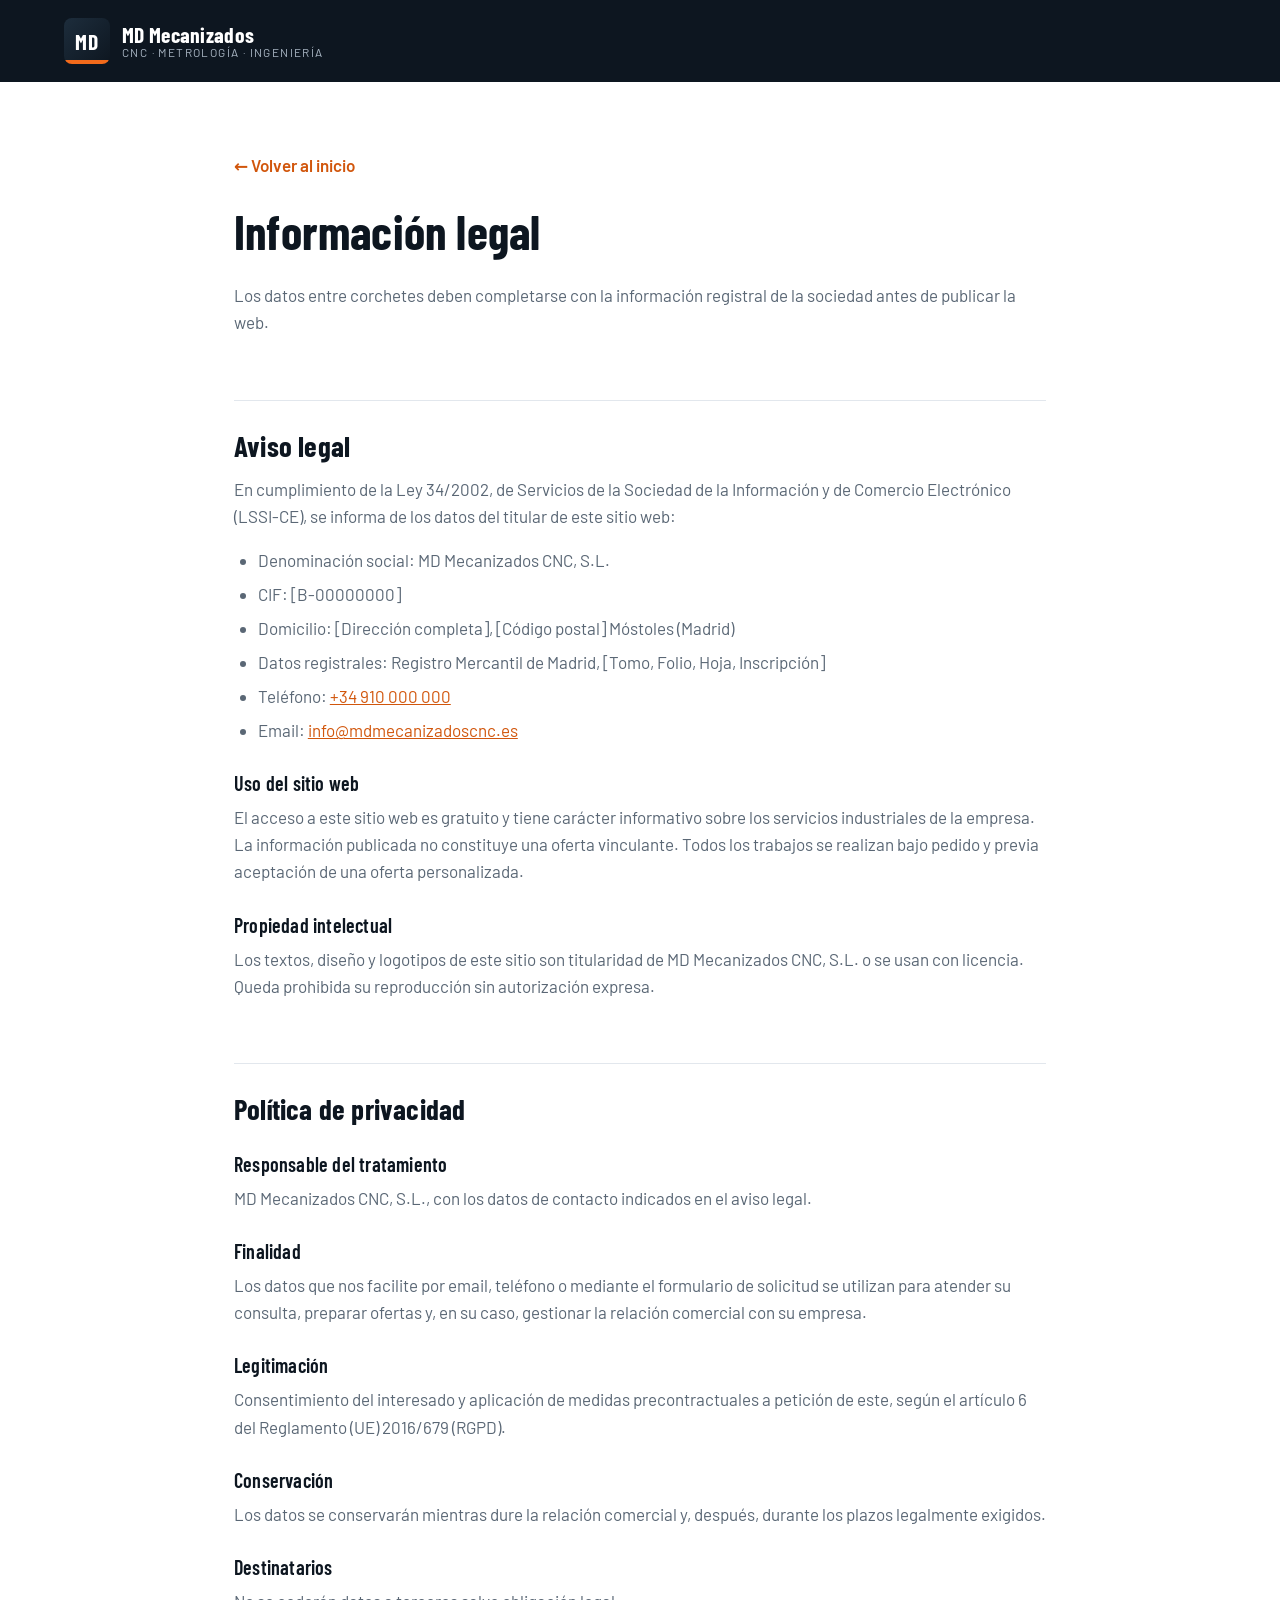
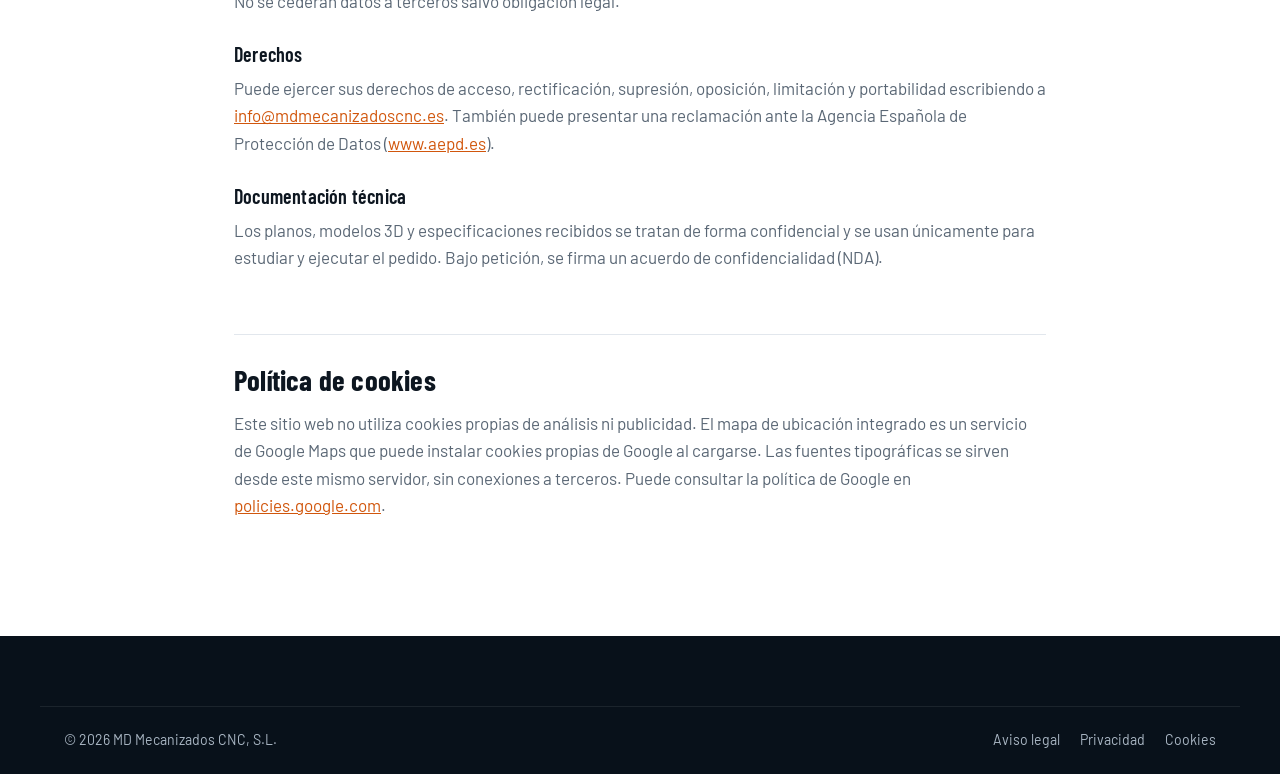
==== legal.html @ 77278c68 "Crear web corporativa B2B para MD Mecanizados CNC Web estática orientada a empresas para un taller d" ====
<!doctype html>
<html lang="es">
<head>
  <meta charset="utf-8">
  <meta name="viewport" content="width=device-width, initial-scale=1">
  <title>Aviso legal y privacidad · MD Mecanizados CNC</title>
  <meta name="robots" content="noindex, follow">
  <link rel="icon" href="assets/img/favicon.svg" type="image/svg+xml">
  <link rel="stylesheet" href="assets/css/styles.css">
  <style>
    .legal { padding: 70px 0 100px; }
    .legal .container { max-width: 860px; }
    .legal h1 { font-size: clamp(2rem, 4vw, 3rem); }
    .legal h2 { font-size: 1.8rem; margin-top: 2.2em; padding-top: 1em; border-top: 1px solid var(--line); }
    .legal h3 { font-size: 1.25rem; margin-top: 1.4em; }
    .legal p, .legal li { color: var(--muted); }
    .legal ul { list-style: disc; padding-left: 1.4em; margin-bottom: 1em; }
    .legal li { margin-bottom: .4em; }
    .legal a { color: var(--accent-dark); text-decoration: underline; }
    .legal .back { display: inline-flex; gap: 8px; align-items: center; margin-bottom: 26px; font-weight: 600; text-decoration: none; }
    .legal-header { background: var(--ink); padding: 18px 0; }
  </style>
</head>
<body>
  <header class="legal-header">
    <div class="container">
      <a href="index.html" class="brand brand--light" aria-label="Volver a la página principal">
        <span class="brand__mark" aria-hidden="true">MD</span>
        <span class="brand__text"><strong>MD Mecanizados</strong><small>CNC · Metrología · Ingeniería</small></span>
      </a>
    </div>
  </header>

  <main class="legal">
    <div class="container">
      <a href="index.html" class="back">← Volver al inicio</a>
      <h1>Información legal</h1>
      <p>Los datos entre corchetes deben completarse con la información registral de la sociedad antes de publicar la web.</p>

      <h2 id="aviso-legal">Aviso legal</h2>
      <p>En cumplimiento de la Ley 34/2002, de Servicios de la Sociedad de la Información y de Comercio Electrónico (LSSI-CE), se informa de los datos del titular de este sitio web:</p>
      <ul>
        <li>Denominación social: MD Mecanizados CNC, S.L.</li>
        <li>CIF: [B-00000000]</li>
        <li>Domicilio: [Dirección completa], [Código postal] Móstoles (Madrid)</li>
        <li>Datos registrales: Registro Mercantil de Madrid, [Tomo, Folio, Hoja, Inscripción]</li>
        <li>Teléfono: <a href="tel:+34910000000">+34 910 000 000</a></li>
        <li>Email: <a href="mailto:info@mdmecanizadoscnc.es">info@mdmecanizadoscnc.es</a></li>
      </ul>
      <h3>Uso del sitio web</h3>
      <p>El acceso a este sitio web es gratuito y tiene carácter informativo sobre los servicios industriales de la empresa. La información publicada no constituye una oferta vinculante. Todos los trabajos se realizan bajo pedido y previa aceptación de una oferta personalizada.</p>
      <h3>Propiedad intelectual</h3>
      <p>Los textos, diseño y logotipos de este sitio son titularidad de MD Mecanizados CNC, S.L. o se usan con licencia. Queda prohibida su reproducción sin autorización expresa.</p>

      <h2 id="privacidad">Política de privacidad</h2>
      <h3>Responsable del tratamiento</h3>
      <p>MD Mecanizados CNC, S.L., con los datos de contacto indicados en el aviso legal.</p>
      <h3>Finalidad</h3>
      <p>Los datos que nos facilite por email, teléfono o mediante el formulario de solicitud se utilizan para atender su consulta, preparar ofertas y, en su caso, gestionar la relación comercial con su empresa.</p>
      <h3>Legitimación</h3>
      <p>Consentimiento del interesado y aplicación de medidas precontractuales a petición de este, según el artículo 6 del Reglamento (UE) 2016/679 (RGPD).</p>
      <h3>Conservación</h3>
      <p>Los datos se conservarán mientras dure la relación comercial y, después, durante los plazos legalmente exigidos.</p>
      <h3>Destinatarios</h3>
      <p>No se cederán datos a terceros salvo obligación legal.</p>
      <h3>Derechos</h3>
      <p>Puede ejercer sus derechos de acceso, rectificación, supresión, oposición, limitación y portabilidad escribiendo a <a href="mailto:info@mdmecanizadoscnc.es">info@mdmecanizadoscnc.es</a>. También puede presentar una reclamación ante la Agencia Española de Protección de Datos (<a href="https://www.aepd.es" rel="noopener">www.aepd.es</a>).</p>
      <h3>Documentación técnica</h3>
      <p>Los planos, modelos 3D y especificaciones recibidos se tratan de forma confidencial y se usan únicamente para estudiar y ejecutar el pedido. Bajo petición, se firma un acuerdo de confidencialidad (NDA).</p>

      <h2 id="cookies">Política de cookies</h2>
      <p>Este sitio web no utiliza cookies propias de análisis ni publicidad. El mapa de ubicación integrado es un servicio de Google Maps que puede instalar cookies propias de Google al cargarse. Las fuentes tipográficas se sirven desde este mismo servidor, sin conexiones a terceros. Puede consultar la política de Google en <a href="https://policies.google.com/technologies/cookies" rel="noopener">policies.google.com</a>.</p>
    </div>
  </main>

  <footer class="footer">
    <div class="container footer__bottom">
      <p>© 2026 MD Mecanizados CNC, S.L.</p>
      <ul>
        <li><a href="#aviso-legal">Aviso legal</a></li>
        <li><a href="#privacidad">Privacidad</a></li>
        <li><a href="#cookies">Cookies</a></li>
      </ul>
    </div>
  </footer>
</body>
</html>
---- assets/css/styles.css ----
/* =========================================================
   MD Mecanizados CNC · Hoja de estilos principal
   ========================================================= */

/* Fuentes Barlow y Barlow Condensed (SIL Open Font License), alojadas localmente. Subconjunto latino. */
@font-face {
  font-family: 'Barlow';
  font-style: normal;
  font-weight: 400;
  font-display: swap;
  src: url(../fonts/barlow-400.woff2) format('woff2');
  unicode-range: U+0000-00FF, U+0131, U+0152-0153, U+02BB-02BC, U+02C6, U+02DA, U+02DC, U+0304, U+0308, U+0329, U+2000-206F, U+20AC, U+2122, U+2191, U+2193, U+2212, U+2215, U+FEFF, U+FFFD;
}
@font-face {
  font-family: 'Barlow';
  font-style: normal;
  font-weight: 500;
  font-display: swap;
  src: url(../fonts/barlow-500.woff2) format('woff2');
  unicode-range: U+0000-00FF, U+0131, U+0152-0153, U+02BB-02BC, U+02C6, U+02DA, U+02DC, U+0304, U+0308, U+0329, U+2000-206F, U+20AC, U+2122, U+2191, U+2193, U+2212, U+2215, U+FEFF, U+FFFD;
}
@font-face {
  font-family: 'Barlow';
  font-style: normal;
  font-weight: 600;
  font-display: swap;
  src: url(../fonts/barlow-600.woff2) format('woff2');
  unicode-range: U+0000-00FF, U+0131, U+0152-0153, U+02BB-02BC, U+02C6, U+02DA, U+02DC, U+0304, U+0308, U+0329, U+2000-206F, U+20AC, U+2122, U+2191, U+2193, U+2212, U+2215, U+FEFF, U+FFFD;
}
@font-face {
  font-family: 'Barlow';
  font-style: normal;
  font-weight: 700;
  font-display: swap;
  src: url(../fonts/barlow-700.woff2) format('woff2');
  unicode-range: U+0000-00FF, U+0131, U+0152-0153, U+02BB-02BC, U+02C6, U+02DA, U+02DC, U+0304, U+0308, U+0329, U+2000-206F, U+20AC, U+2122, U+2191, U+2193, U+2212, U+2215, U+FEFF, U+FFFD;
}
@font-face {
  font-family: 'Barlow Condensed';
  font-style: normal;
  font-weight: 500;
  font-display: swap;
  src: url(../fonts/barlow-condensed-500.woff2) format('woff2');
  unicode-range: U+0000-00FF, U+0131, U+0152-0153, U+02BB-02BC, U+02C6, U+02DA, U+02DC, U+0304, U+0308, U+0329, U+2000-206F, U+20AC, U+2122, U+2191, U+2193, U+2212, U+2215, U+FEFF, U+FFFD;
}
@font-face {
  font-family: 'Barlow Condensed';
  font-style: normal;
  font-weight: 600;
  font-display: swap;
  src: url(../fonts/barlow-condensed-600.woff2) format('woff2');
  unicode-range: U+0000-00FF, U+0131, U+0152-0153, U+02BB-02BC, U+02C6, U+02DA, U+02DC, U+0304, U+0308, U+0329, U+2000-206F, U+20AC, U+2122, U+2191, U+2193, U+2212, U+2215, U+FEFF, U+FFFD;
}
@font-face {
  font-family: 'Barlow Condensed';
  font-style: normal;
  font-weight: 700;
  font-display: swap;
  src: url(../fonts/barlow-condensed-700.woff2) format('woff2');
  unicode-range: U+0000-00FF, U+0131, U+0152-0153, U+02BB-02BC, U+02C6, U+02DA, U+02DC, U+0304, U+0308, U+0329, U+2000-206F, U+20AC, U+2122, U+2191, U+2193, U+2212, U+2215, U+FEFF, U+FFFD;
}

:root {
  --ink: #0d1620;
  --ink-2: #14212e;
  --steel: #1d2d3c;
  --text: #1f2a35;
  --muted: #5a6775;
  --muted-light: #a9b6c3;
  --line: #e2e7ed;
  --bg: #ffffff;
  --bg-alt: #f3f5f8;
  --accent: #f26a1b;
  --accent-dark: #d1560c;
  --accent-soft: #fff1e8;
  --ok: #1f9d63;
  --danger: #c62f2f;

  --radius: 10px;
  --radius-lg: 16px;
  --shadow-sm: 0 1px 2px rgba(13, 22, 32, .06), 0 2px 8px rgba(13, 22, 32, .05);
  --shadow: 0 10px 30px rgba(13, 22, 32, .10);
  --shadow-lg: 0 24px 60px rgba(13, 22, 32, .18);

  --font: "Barlow", system-ui, -apple-system, "Segoe UI", Roboto, Arial, sans-serif;
  --font-head: "Barlow Condensed", "Barlow", system-ui, sans-serif;

  --container: 1200px;
  --header-h: 76px;
}

*, *::before, *::after { box-sizing: border-box; }

html { scroll-behavior: smooth; scroll-padding-top: calc(var(--header-h) + 12px); -webkit-text-size-adjust: 100%; }

body {
  margin: 0;
  font-family: var(--font);
  font-size: 17px;
  line-height: 1.6;
  color: var(--text);
  background: var(--bg);
  -webkit-font-smoothing: antialiased;
  overflow-x: hidden;
}

img { max-width: 100%; height: auto; display: block; }
a { color: inherit; text-decoration: none; }
ul, ol { margin: 0; padding: 0; list-style: none; }
h1, h2, h3, h4 { font-family: var(--font-head); color: var(--ink); line-height: 1.1; margin: 0 0 .5em; letter-spacing: .2px; }
h1 { font-size: clamp(2.3rem, 5.2vw, 4rem); font-weight: 700; }
h2 { font-size: clamp(1.9rem, 3.6vw, 2.8rem); font-weight: 700; }
h3 { font-size: 1.45rem; font-weight: 600; }
p { margin: 0 0 1em; }
strong { font-weight: 600; }
button, input, select, textarea { font: inherit; color: inherit; }

.container { width: 100%; max-width: var(--container); margin: 0 auto; padding: 0 24px; }

.ico { width: 1.15em; height: 1.15em; flex-shrink: 0; display: inline-block; vertical-align: middle; }
.ico--xl { width: 48px; height: 48px; color: var(--accent); margin-bottom: 14px; }

.skip-link { position: absolute; left: -999px; top: 8px; background: var(--accent); color: #fff; padding: 8px 14px; border-radius: 6px; z-index: 1000; }
.skip-link:focus { left: 8px; }

:focus-visible { outline: 3px solid var(--accent); outline-offset: 2px; }

/* ---------- Botones ---------- */
.btn {
  display: inline-flex; align-items: center; justify-content: center; gap: .55em;
  padding: .8em 1.35em; border-radius: 8px; border: 2px solid transparent;
  font-weight: 600; font-size: .98rem; line-height: 1.2; cursor: pointer;
  transition: background .2s, color .2s, border-color .2s, transform .2s, box-shadow .2s;
  white-space: nowrap;
}
.btn--lg { padding: 1em 1.6em; font-size: 1.04rem; }
.btn--sm { padding: .5em .9em; font-size: .9rem; }
.btn--block { width: 100%; }
.btn--primary { background: var(--accent); color: #fff; box-shadow: 0 6px 18px rgba(242, 106, 27, .32); }
.btn--primary:hover { background: var(--accent-dark); transform: translateY(-1px); }
.btn--ghost { color: #fff; border-color: rgba(255, 255, 255, .45); background: rgba(255, 255, 255, .06); backdrop-filter: blur(4px); }
.btn--ghost:hover { border-color: #fff; background: rgba(255, 255, 255, .14); }
.btn--outline { color: var(--ink); border-color: var(--ink); background: transparent; }
.btn--outline:hover { background: var(--ink); color: #fff; }

.eyebrow {
  display: inline-flex; align-items: center; gap: 10px;
  font-family: var(--font-head); font-weight: 600; font-size: .95rem;
  letter-spacing: 2.4px; text-transform: uppercase; color: var(--accent); margin-bottom: 14px;
}
.eyebrow::before { content: ""; width: 28px; height: 2px; background: currentColor; }
.eyebrow--light { color: #ff9a5c; }

.accent { color: var(--accent); }

/* ---------- Topbar ---------- */
.topbar { background: var(--ink); color: var(--muted-light); font-size: .88rem; }
.topbar__inner { display: flex; justify-content: space-between; align-items: center; min-height: 40px; gap: 16px; }
.topbar__claim { margin: 0; }
.topbar__contact { display: flex; gap: 22px; align-items: center; }
.topbar__contact li, .topbar__contact a { display: inline-flex; align-items: center; gap: 7px; white-space: nowrap; }
.topbar__contact a:hover { color: #fff; }
.topbar .ico { color: var(--accent); }

/* ---------- Header ---------- */
.header {
  position: sticky; top: 0; z-index: 100;
  /* Sin backdrop-filter: crearía un contenedor para el menú móvil fijo */
  background: #fff;
  border-bottom: 1px solid var(--line);
  transition: box-shadow .25s;
}
.header.is-scrolled { box-shadow: var(--shadow-sm); }
.header__inner { display: flex; align-items: center; justify-content: space-between; height: var(--header-h); gap: 20px; }

.brand { display: inline-flex; align-items: center; gap: 12px; }
.brand__mark {
  display: grid; place-items: center; width: 46px; height: 46px; border-radius: 8px;
  background: linear-gradient(135deg, var(--steel), var(--ink)); color: #fff;
  font-family: var(--font-head); font-weight: 700; font-size: 1.35rem; letter-spacing: 1px;
  position: relative; overflow: hidden;
}
.brand__mark::after { content: ""; position: absolute; left: 0; right: 0; bottom: 0; height: 4px; background: var(--accent); }
.brand__text { display: flex; flex-direction: column; line-height: 1.1; }
.brand__text strong { font-family: var(--font-head); font-size: 1.35rem; color: var(--ink); font-weight: 700; letter-spacing: .3px; }
.brand__text small { font-size: .74rem; color: var(--muted); letter-spacing: 1.4px; text-transform: uppercase; }
.brand--light .brand__text strong { color: #fff; }
.brand--light .brand__text small { color: var(--muted-light); }

.nav__list { display: flex; gap: 4px; align-items: center; }
.nav__list a { display: block; padding: 10px 12px; white-space: nowrap; font-weight: 500; font-size: .98rem; color: var(--text); border-radius: 6px; position: relative; }
.nav__list a:not(.btn)::after {
  content: ""; position: absolute; left: 12px; right: 12px; bottom: 4px; height: 2px;
  background: var(--accent); transform: scaleX(0); transition: transform .25s; transform-origin: left;
}
.nav__list a:not(.btn):hover::after, .nav__list a.is-active::after { transform: scaleX(1); }
.nav__list a.is-active { color: var(--ink); }
.nav__cta-mobile { display: none; }

.header__actions { display: flex; align-items: center; gap: 14px; }
.header__phone { display: inline-flex; align-items: center; gap: 8px; white-space: nowrap; font-weight: 700; color: var(--ink); font-size: 1.02rem; }
.header__phone .ico { color: var(--accent); }

.nav-toggle { display: none; width: 44px; height: 44px; border: 1px solid var(--line); background: #fff; border-radius: 8px; cursor: pointer; padding: 0; position: relative; }
.nav-toggle span { position: absolute; left: 11px; right: 11px; height: 2px; background: var(--ink); border-radius: 2px; transition: transform .25s, opacity .2s; }
.nav-toggle span:nth-child(1) { top: 14px; }
.nav-toggle span:nth-child(2) { top: 21px; }
.nav-toggle span:nth-child(3) { top: 28px; }
.nav-toggle[aria-expanded="true"] span:nth-child(1) { transform: translateY(7px) rotate(45deg); }
.nav-toggle[aria-expanded="true"] span:nth-child(2) { opacity: 0; }
.nav-toggle[aria-expanded="true"] span:nth-child(3) { transform: translateY(-7px) rotate(-45deg); }

/* ---------- Hero ---------- */
.hero { position: relative; color: #fff; overflow: hidden; background: var(--ink); }
.hero__bg { position: absolute; inset: 0; }
.hero__bg img { width: 100%; height: 100%; object-fit: cover; object-position: center 40%; transform: scale(1.04); animation: heroZoom 18s ease-out forwards; }
.hero__bg::after {
  content: ""; position: absolute; inset: 0;
  background:
    linear-gradient(90deg, rgba(13, 22, 32, .94) 0%, rgba(13, 22, 32, .82) 42%, rgba(13, 22, 32, .45) 100%),
    linear-gradient(0deg, rgba(13, 22, 32, .6), transparent 40%);
}
@keyframes heroZoom { to { transform: scale(1); } }

.hero__inner { position: relative; display: grid; grid-template-columns: 1.45fr 1fr; gap: 56px; align-items: center; padding-top: 110px; padding-bottom: 120px; }
.hero h1 { color: #fff; margin-bottom: .45em; }
.hero__lead { font-size: 1.2rem; color: #d6dee6; max-width: 620px; margin-bottom: 1.8em; }
.hero__actions { display: flex; gap: 14px; flex-wrap: wrap; margin-bottom: 32px; }
.hero__points { display: flex; flex-wrap: wrap; gap: 10px 24px; color: #d6dee6; font-size: .98rem; }
.hero__points li { display: inline-flex; align-items: center; gap: 8px; }
.hero__points .ico { color: var(--accent); }

.hero__card {
  background: rgba(255, 255, 255, .97); color: var(--text); border-radius: var(--radius-lg);
  padding: 30px; box-shadow: var(--shadow-lg); border-top: 4px solid var(--accent);
}
.hero__card-title { font-family: var(--font-head); font-size: 1.35rem; font-weight: 700; color: var(--ink); margin-bottom: 18px; }
.hero__card-line { display: flex; gap: 14px; align-items: center; padding: 14px; border-radius: var(--radius); border: 1px solid var(--line); margin-bottom: 12px; transition: border-color .2s, background .2s; }
.hero__card-line:hover { border-color: var(--accent); background: var(--accent-soft); }
.hero__card-line small { display: block; color: var(--muted); font-size: .82rem; }
.hero__card-line strong { display: block; color: var(--ink); font-size: 1.08rem; word-break: break-word; }
.hero__card-ico { display: grid; place-items: center; width: 44px; height: 44px; border-radius: 10px; background: var(--ink); color: var(--accent); flex-shrink: 0; }
.hero__card-ico .ico { width: 20px; height: 20px; }
.hero__card-note { font-size: .92rem; color: var(--muted); margin: 6px 0 0; }

/* ---------- Quickbar ---------- */
.quickbar { position: relative; z-index: 2; margin-top: -48px; }
.quickbar__grid {
  display: grid; grid-template-columns: repeat(5, 1fr);
  background: #fff; border-radius: var(--radius-lg); box-shadow: var(--shadow); overflow: hidden;
  padding: 0;
}
.quickbar__item { display: flex; align-items: center; gap: 12px; padding: 24px 22px; font-weight: 600; color: var(--ink); line-height: 1.25; border-right: 1px solid var(--line); transition: background .2s; }
.quickbar__item:last-child { border-right: 0; }
.quickbar__item .ico { width: 34px; height: 34px; color: var(--accent); }
.quickbar__item:hover { background: var(--accent-soft); }

/* ---------- Secciones ---------- */
.section { padding: 110px 0; }
.section--tight { padding: 90px 0; }
.section--alt { background: var(--bg-alt); }
.section__head { max-width: 760px; margin: 0 auto 56px; text-align: center; }
.section__head p:not(.eyebrow) { color: var(--muted); font-size: 1.1rem; }
.section__head .eyebrow { justify-content: center; }
.section__head--left { text-align: left; margin: 0; }
.section__head--left .eyebrow { justify-content: flex-start; }
.section__head--light h2 { color: #fff; }
.section__head--light p:not(.eyebrow) { color: var(--muted-light); }

/* ---------- About ---------- */
.about__grid { display: grid; grid-template-columns: 1fr 1fr; gap: 72px; align-items: center; }
.about__media { position: relative; }
.about__media img { border-radius: var(--radius-lg); box-shadow: var(--shadow); aspect-ratio: 4/3.4; object-fit: cover; width: 100%; }
.about__badge {
  position: absolute; right: -24px; bottom: -28px; max-width: 290px;
  display: flex; gap: 14px; align-items: center;
  background: var(--ink); color: #d6dee6; padding: 20px 22px; border-radius: var(--radius); box-shadow: var(--shadow-lg);
  border-left: 4px solid var(--accent);
}
.about__badge .ico { width: 38px; height: 38px; color: var(--accent); }
.about__badge p { margin: 0; font-size: .92rem; line-height: 1.4; }
.about__badge strong { display: block; color: #fff; font-family: var(--font-head); font-size: 1.2rem; }
.about__text p { color: var(--muted); }
.about__text p strong { color: var(--text); }

.ticks { display: grid; gap: 12px; margin-top: 24px; }
.ticks li { display: flex; gap: 12px; align-items: flex-start; font-weight: 500; }
.ticks .ico { width: 22px; height: 22px; padding: 3px; border-radius: 50%; background: var(--accent-soft); color: var(--accent); margin-top: 2px; }

/* ---------- Servicios ---------- */
.services { display: grid; grid-template-columns: repeat(3, 1fr); gap: 28px; }
.service {
  background: #fff; border-radius: var(--radius-lg); overflow: hidden; box-shadow: var(--shadow-sm);
  display: flex; flex-direction: column; border: 1px solid var(--line);
  transition: transform .3s, box-shadow .3s;
}
.service:hover { transform: translateY(-6px); box-shadow: var(--shadow); }
.service__media { position: relative; aspect-ratio: 16/10; overflow: hidden; background: var(--ink); }
.service__media img { width: 100%; height: 100%; object-fit: cover; transition: transform .6s; }
.service:hover .service__media img { transform: scale(1.06); }
.service__tag {
  position: absolute; left: 16px; top: 16px; display: inline-flex; gap: 8px; align-items: center;
  background: rgba(13, 22, 32, .85); color: #fff; padding: 7px 12px; border-radius: 6px;
  font-family: var(--font-head); font-weight: 600; letter-spacing: 1px; backdrop-filter: blur(4px);
}
.service__tag .ico { color: var(--accent); }
.service__body { padding: 28px; display: flex; flex-direction: column; flex: 1; }
.service__body > p { color: var(--muted); }
.service__list { display: grid; gap: 8px; margin: 4px 0 24px; }
.service__list li { position: relative; padding-left: 20px; font-size: .96rem; }
.service__list li::before { content: ""; position: absolute; left: 0; top: .62em; width: 8px; height: 8px; background: var(--accent); border-radius: 2px; transform: rotate(45deg); }
.service__link { margin-top: auto; display: inline-flex; gap: 8px; align-items: center; font-weight: 700; color: var(--accent-dark); }
.service__link .ico { transition: transform .2s; }
.service__link:hover .ico { transform: translateX(4px); }

.service--cta { background: linear-gradient(150deg, var(--steel), var(--ink)); border: 0; color: #d6dee6; }
.service--cta h3 { color: #fff; font-size: 1.8rem; }
.service--cta .service__body { justify-content: center; padding: 40px 34px; }
.service--cta p { color: var(--muted-light); margin-bottom: 26px; }
.service--cta .btn { align-self: flex-start; }

/* Animación línea láser */
.service__media--scan .scanline {
  position: absolute; left: 0; right: 0; top: 0; height: 3px;
  background: linear-gradient(90deg, transparent, #ff3b2f 15%, #ff6a3d 50%, #ff3b2f 85%, transparent);
  box-shadow: 0 0 14px 4px rgba(255, 59, 47, .55), 0 0 40px 10px rgba(255, 59, 47, .25);
  animation: scan 3.6s ease-in-out infinite;
  mix-blend-mode: screen;
}
@keyframes scan { 0%, 100% { top: 4%; } 50% { top: 94%; } }

/* ---------- Proceso ---------- */
.process { background: var(--ink); background-image: radial-gradient(circle at 15% 0%, rgba(242, 106, 27, .14), transparent 45%), linear-gradient(rgba(255,255,255,.03) 1px, transparent 1px), linear-gradient(90deg, rgba(255,255,255,.03) 1px, transparent 1px); background-size: auto, 40px 40px, 40px 40px; color: #d6dee6; }
.steps { display: grid; grid-template-columns: repeat(5, 1fr); gap: 20px; counter-reset: s; position: relative; }
.steps::before { content: ""; position: absolute; top: 32px; left: 10%; right: 10%; height: 2px; background: linear-gradient(90deg, var(--accent), rgba(242, 106, 27, .2)); }
.step { position: relative; text-align: center; padding: 0 6px; }
.step__num {
  position: relative; display: grid; place-items: center; width: 64px; height: 64px; margin: 0 auto 22px;
  border-radius: 50%; background: var(--ink); border: 2px solid var(--accent); color: #fff;
  font-family: var(--font-head); font-size: 1.6rem; font-weight: 700;
  box-shadow: 0 0 0 8px var(--ink);
}
.step h3 { color: #fff; font-size: 1.3rem; }
.step p { color: var(--muted-light); font-size: .95rem; margin: 0; }

/* ---------- Capacidades ---------- */
.caps { display: grid; grid-template-columns: repeat(2, 1fr); gap: 24px; }
.cap { border: 1px solid var(--line); border-radius: var(--radius-lg); padding: 30px; background: #fff; transition: border-color .2s, box-shadow .2s; }
.cap:hover { border-color: rgba(242, 106, 27, .5); box-shadow: var(--shadow-sm); }
.cap__head { display: flex; align-items: center; gap: 14px; margin-bottom: 18px; }
.cap__head .ico { width: 44px; height: 44px; padding: 10px; border-radius: 10px; background: var(--accent-soft); color: var(--accent); }
.cap__head h3 { margin: 0; }
.chips { display: flex; flex-wrap: wrap; gap: 8px; }
.chips li { padding: 7px 13px; border-radius: 999px; background: var(--bg-alt); border: 1px solid var(--line); font-size: .92rem; font-weight: 500; }

/* ---------- Sectores ---------- */
.sectors { display: grid; grid-template-columns: repeat(4, 1fr); gap: 18px; }
.sector {
  display: flex; flex-direction: column; align-items: center; gap: 12px; text-align: center;
  padding: 30px 16px; background: #fff; border-radius: var(--radius); border: 1px solid var(--line);
  font-weight: 600; color: var(--ink); transition: transform .25s, border-color .25s, box-shadow .25s;
}
.sector .ico { width: 42px; height: 42px; color: var(--accent); }
.sector:hover { transform: translateY(-4px); border-color: var(--accent); box-shadow: var(--shadow-sm); }

/* ---------- Calidad ---------- */
.quality__grid { display: grid; grid-template-columns: 1.1fr 1fr; gap: 72px; align-items: center; }
.quality__text > p { color: var(--muted); }
.features { display: grid; grid-template-columns: 1fr 1fr; gap: 22px; margin-top: 30px; }
.feature { display: flex; gap: 14px; }
.feature > .ico { width: 42px; height: 42px; padding: 9px; border-radius: 10px; background: var(--ink); color: var(--accent); }
.feature h3 { font-size: 1.2rem; margin-bottom: .25em; }
.feature p { margin: 0; color: var(--muted); font-size: .95rem; }
.quality__media { position: relative; min-height: 520px; }
.qm { margin: 0; position: absolute; border-radius: var(--radius-lg); overflow: hidden; box-shadow: var(--shadow-lg); }
.qm img { width: 100%; height: 100%; object-fit: cover; }
.qm--a { top: 0; right: 0; width: 82%; height: 64%; }
.qm--b { left: 0; bottom: 0; width: 62%; height: 48%; border: 6px solid #fff; }

/* ---------- Galería ---------- */
.gallery-sec { background: var(--bg-alt); }
.gallery { display: grid; grid-template-columns: repeat(4, 1fr); grid-auto-rows: 240px; grid-auto-flow: dense; gap: 16px; }
.gallery__item { margin: 0; position: relative; border-radius: var(--radius); overflow: hidden; background: var(--ink); }
.gallery__item--wide { grid-column: span 2; }
.gallery__item img { width: 100%; height: 100%; object-fit: cover; transition: transform .6s, opacity .3s; }
.gallery__item:hover img { transform: scale(1.06); opacity: .85; }
.gallery__item figcaption {
  position: absolute; left: 0; right: 0; bottom: 0; padding: 30px 18px 14px;
  background: linear-gradient(0deg, rgba(13, 22, 32, .85), transparent);
  color: #fff; font-family: var(--font-head); font-weight: 600; font-size: 1.15rem; letter-spacing: .4px;
}

/* ---------- CTA ---------- */
.cta-band { position: relative; overflow: hidden; color: #fff; background: var(--ink); }
.cta-band__bg { position: absolute; inset: 0; }
.cta-band__bg img { width: 100%; height: 100%; object-fit: cover; }
.cta-band__bg::after { content: ""; position: absolute; inset: 0; background: linear-gradient(90deg, rgba(209, 86, 12, .94), rgba(13, 22, 32, .9) 70%); }
.cta-band__inner { position: relative; display: flex; align-items: center; justify-content: space-between; gap: 40px; padding-top: 80px; padding-bottom: 80px; }
.cta-band h2 { color: #fff; margin-bottom: .3em; }
.cta-band p { color: #ffe4d4; font-size: 1.15rem; margin: 0; max-width: 560px; }
.cta-band__actions { display: flex; gap: 14px; flex-wrap: wrap; }
.cta-band .btn--primary { background: #fff; color: var(--accent-dark); box-shadow: none; }
.cta-band .btn--primary:hover { background: var(--ink); color: #fff; }

/* ---------- FAQ ---------- */
.faq__grid { display: grid; grid-template-columns: 1fr 1.4fr; gap: 64px; align-items: start; }
.faq__grid .section__head p:not(.eyebrow) { margin-bottom: 24px; }
.faq details { border-bottom: 1px solid var(--line); }
.faq details:first-child { border-top: 1px solid var(--line); }
.faq summary {
  list-style: none; cursor: pointer; display: flex; justify-content: space-between; align-items: center; gap: 20px;
  padding: 22px 4px; font-weight: 600; font-size: 1.08rem; color: var(--ink);
}
.faq summary::-webkit-details-marker { display: none; }
.faq summary .ico { color: var(--accent); transition: transform .25s; width: 22px; height: 22px; }
.faq details[open] summary .ico { transform: rotate(180deg); }
.faq summary:hover { color: var(--accent-dark); }
.faq details p { color: var(--muted); padding: 0 4px 22px; margin: 0; }

/* ---------- Contacto ---------- */
.contact { background: var(--ink); color: #d6dee6; position: relative; }
.contact::before { content: ""; position: absolute; inset: 0; background: radial-gradient(circle at 85% 10%, rgba(242, 106, 27, .16), transparent 45%); pointer-events: none; }
.contact__grid { position: relative; display: grid; grid-template-columns: 1fr 1.15fr; gap: 56px; align-items: start; }
.contact__info h2 { color: #fff; }
.contact__info > p { color: var(--muted-light); font-size: 1.1rem; }
.contact__list { display: grid; gap: 14px; margin: 30px 0; }
.contact__list li { display: flex; gap: 16px; align-items: center; padding: 16px 18px; background: rgba(255, 255, 255, .04); border: 1px solid rgba(255, 255, 255, .08); border-radius: var(--radius); }
.contact__list small { display: block; color: var(--muted-light); font-size: .82rem; text-transform: uppercase; letter-spacing: 1px; }
.contact__list a, .contact__list span:not(.contact__ico) { color: #fff; font-weight: 600; font-size: 1.12rem; word-break: break-word; }
.contact__list a:hover { color: #ff9a5c; }
.contact__ico { display: grid; place-items: center; width: 48px; height: 48px; border-radius: 10px; background: var(--accent); color: #fff; flex-shrink: 0; }
.contact__ico .ico { width: 22px; height: 22px; }
.contact__map { border-radius: var(--radius); overflow: hidden; border: 1px solid rgba(255, 255, 255, .1); height: 240px; background: var(--steel); }
.contact__map iframe { width: 100%; height: 100%; border: 0; filter: grayscale(.4) contrast(1.05); }

.form { background: #fff; color: var(--text); border-radius: var(--radius-lg); padding: 38px; box-shadow: var(--shadow-lg); border-top: 4px solid var(--accent); }
.form h3 { font-size: 1.8rem; margin-bottom: .2em; }
.form__intro { color: var(--muted); font-size: .96rem; margin-bottom: 24px; }
.form__row { display: grid; grid-template-columns: 1fr 1fr; gap: 16px; }
.field { display: flex; flex-direction: column; gap: 6px; margin: 0 0 16px; border: 0; padding: 0; min-width: 0; }
.field label, .field legend { font-weight: 600; font-size: .9rem; color: var(--ink); padding: 0; }
.field legend { margin-bottom: 8px; }
.field input, .field select, .field textarea {
  width: 100%; padding: 12px 14px; border: 1.5px solid var(--line); border-radius: 8px; background: #fbfcfd;
  font-size: 1rem; transition: border-color .2s, box-shadow .2s, background .2s;
}
.field textarea { resize: vertical; min-height: 120px; }
.field input:focus, .field select:focus, .field textarea:focus { outline: none; border-color: var(--accent); background: #fff; box-shadow: 0 0 0 4px rgba(242, 106, 27, .14); }
.field .is-invalid, .field input.is-invalid, .field textarea.is-invalid { border-color: var(--danger); }

.checks { display: grid; grid-template-columns: repeat(3, 1fr); gap: 10px; }
.checks label { position: relative; cursor: pointer; }
.checks input { position: absolute; opacity: 0; pointer-events: none; }
.checks span {
  display: flex; align-items: center; justify-content: center; text-align: center; min-height: 48px; padding: 8px 10px;
  border: 1.5px solid var(--line); border-radius: 8px; font-size: .9rem; font-weight: 600; line-height: 1.2;
  transition: border-color .2s, background .2s, color .2s;
}
.checks label:hover span { border-color: var(--accent); }
.checks input:checked + span { background: var(--accent); border-color: var(--accent); color: #fff; }
.checks input:focus-visible + span { outline: 3px solid var(--accent); outline-offset: 2px; }
.checks.is-invalid span { border-color: var(--danger); }

.check-inline { display: flex; gap: 10px; align-items: flex-start; font-size: .92rem; color: var(--muted); margin-bottom: 12px; cursor: pointer; }
.check-inline input { margin-top: 4px; width: 17px; height: 17px; accent-color: var(--accent); flex-shrink: 0; }
.check-inline a { color: var(--accent-dark); text-decoration: underline; }
.check-inline.is-invalid { color: var(--danger); }

.form .btn--block { margin-top: 10px; }
.form__hint { font-size: .9rem; color: var(--muted); text-align: center; margin: 16px 0 0; }
.form__hint a { color: var(--accent-dark); font-weight: 600; }
.form__error { background: #fdecec; color: var(--danger); border-radius: 8px; padding: 12px 14px; font-weight: 500; font-size: .94rem; margin: 6px 0 0; }
.form__success { display: flex; gap: 14px; margin-top: 20px; padding: 18px; background: #eaf7f0; border: 1px solid #bfe5d1; border-radius: var(--radius); }
.form__success[hidden], .form__error[hidden] { display: none; }
.form__success > .ico { width: 30px; height: 30px; padding: 6px; border-radius: 50%; background: var(--ok); color: #fff; }
.form__success strong { color: #136341; }
.form__success p { font-size: .93rem; color: #2b4b3c; margin: 4px 0 12px; }
.form__success a { color: #136341; font-weight: 600; }

/* ---------- Footer ---------- */
.footer { background: #08111a; color: var(--muted-light); padding: 70px 0 0; font-size: .95rem; }
.footer__grid { display: grid; grid-template-columns: 1.6fr 1fr 1fr 1.2fr; gap: 40px; padding-bottom: 50px; }
.footer__brand p { margin-top: 18px; max-width: 360px; }
.footer h4 { color: #fff; font-size: 1.15rem; letter-spacing: .6px; margin-bottom: 16px; }
.footer ul { display: grid; gap: 10px; }
.footer a:hover { color: #fff; }
.footer__contact li { display: flex; gap: 10px; align-items: center; }
.footer__contact .ico { color: var(--accent); }
.footer__bottom { display: flex; justify-content: space-between; align-items: center; gap: 16px; flex-wrap: wrap; border-top: 1px solid rgba(255, 255, 255, .08); padding-top: 22px; padding-bottom: 22px; font-size: .88rem; }
.footer__bottom p { margin: 0; }
.footer__bottom ul { display: flex; gap: 20px; }

/* ---------- Barra móvil ---------- */
.mobile-bar { display: none; }

/* ---------- Animación de aparición ---------- */
.reveal { opacity: 0; transform: translateY(26px); transition: opacity .7s ease, transform .7s ease; }
.reveal.is-visible { opacity: 1; transform: none; }
.no-js .reveal { opacity: 1; transform: none; }

@media (prefers-reduced-motion: reduce) {
  html { scroll-behavior: auto; }
  *, *::before, *::after { animation: none !important; transition: none !important; }
  .reveal { opacity: 1; transform: none; }
}

/* =========================================================
   Responsive
   ========================================================= */
@media (max-width: 1520px) {
  .header__phone span { display: none; }
}
@media (max-width: 1340px) {
  .nav__list a { padding: 10px 8px; font-size: .95rem; }
}

@media (max-width: 1200px) {
  .hide-md { display: none !important; }
  .header__phone span { display: inline; }
  .nav-toggle { display: block; }
  .nav {
    position: fixed; top: var(--nav-top, 116px); left: 0; right: 0; bottom: 0; background: #fff;
    opacity: 0; visibility: hidden; transform: translateY(-12px);
    transition: opacity .25s ease, transform .25s ease, visibility 0s linear .25s;
    overflow-y: auto; z-index: 99; border-top: 1px solid var(--line);
  }
  .nav.is-open { opacity: 1; visibility: visible; transform: none; transition: opacity .25s ease, transform .25s ease, visibility 0s; }
  .nav__list { flex-direction: column; align-items: stretch; padding: 20px 24px 40px; gap: 0; }
  .nav__list a { padding: 16px 4px; font-size: 1.15rem; border-bottom: 1px solid var(--line); border-radius: 0; }
  .nav__list a:not(.btn)::after { display: none; }
  .nav__cta-mobile { display: block; margin-top: 20px; }
  .nav__cta-mobile .btn { width: 100%; padding: 16px; border-bottom: 0; border-radius: 8px; }
  body.nav-open { overflow: hidden; }

  .hero__inner { grid-template-columns: 1fr; gap: 40px; padding-top: 80px; padding-bottom: 110px; }
  .hero__card { max-width: 560px; }
  .quickbar__grid { grid-template-columns: repeat(3, 1fr); }
  .quickbar__item:nth-child(3) { border-right: 0; }
  .quickbar__item:nth-child(-n+3) { border-bottom: 1px solid var(--line); }
  .services { grid-template-columns: repeat(2, 1fr); }
  .steps { grid-template-columns: 1fr; gap: 26px; max-width: 620px; margin: 0 auto; }
  .steps::before { top: 0; bottom: 0; left: 31px; right: auto; width: 2px; height: auto; background: linear-gradient(180deg, var(--accent), rgba(242, 106, 27, .2)); }
  .step { display: grid; grid-template-columns: 64px 1fr; column-gap: 22px; text-align: left; padding: 0; }
  .step__num { grid-row: span 2; margin: 0; }
  .step h3 { margin: 6px 0 4px; }
  .about__grid, .quality__grid { grid-template-columns: 1fr; gap: 64px; }
  .about__media { max-width: 680px; }
  .about__badge { right: 16px; }
  .quality__media { min-height: 460px; max-width: 680px; width: 100%; }
  .sectors { grid-template-columns: repeat(4, 1fr); }
  .faq__grid { grid-template-columns: 1fr; gap: 36px; }
  .contact__grid { grid-template-columns: 1fr; }
  .cta-band__inner { flex-direction: column; align-items: flex-start; }
  .footer__grid { grid-template-columns: 1fr 1fr; }
}

@media (max-width: 760px) {
  body { font-size: 16px; padding-bottom: 64px; }
  .container { padding: 0 16px; }
  :root { --header-h: 66px; }
  .topbar__claim, .hide-sm, .topbar__contact .hide-sm { display: none; }
  .topbar__inner { justify-content: center; }
  .topbar__contact { gap: 16px; font-size: .82rem; }
  .brand__mark { width: 40px; height: 40px; font-size: 1.15rem; }
  .brand__text strong { font-size: 1.18rem; }
  .brand__text small { font-size: .64rem; letter-spacing: 1px; }
  .header__phone { display: none; }

  .section { padding: 76px 0; }
  .section--tight { padding: 64px 0; }
  .section__head { margin-bottom: 40px; }
  .hero__inner { padding-top: 56px; padding-bottom: 96px; }
  .hero__lead { font-size: 1.06rem; }
  .hero__actions .btn { width: 100%; white-space: normal; text-align: center; }
  .hero__card { padding: 22px; }

  .quickbar__grid { grid-template-columns: 1fr 1fr; }
  .quickbar__item { padding: 18px 14px; font-size: .92rem; border-right: 1px solid var(--line); border-bottom: 1px solid var(--line); }
  .quickbar__item:nth-child(3) { border-right: 1px solid var(--line); }
  .quickbar__item:nth-child(2n) { border-right: 0; }
  .quickbar__item:last-child { grid-column: span 2; border-bottom: 0; border-right: 0; }
  .quickbar__item .ico { width: 28px; height: 28px; }

  .services { grid-template-columns: 1fr; }
  .service__body { padding: 22px; }
  .about__badge { position: relative; right: auto; bottom: auto; margin: -36px 16px 0; max-width: none; }
  .caps { grid-template-columns: 1fr; }
  .cap { padding: 22px; }
  .sectors { grid-template-columns: repeat(2, 1fr); gap: 12px; }
  .sector { padding: 22px 10px; }
  .features { grid-template-columns: 1fr; }
  .quality__media { min-height: 340px; }
  .gallery { grid-template-columns: 1fr 1fr; grid-auto-rows: 160px; gap: 10px; }
  .gallery__item figcaption { font-size: 1rem; padding: 24px 12px 10px; }
  .cta-band__actions, .cta-band__actions .btn { width: 100%; }
  .form { padding: 24px 18px; }
  .form__row { grid-template-columns: 1fr; gap: 0; }
  .checks { grid-template-columns: 1fr 1fr; }
  .contact__list li { padding: 14px; }
  .contact__list a, .contact__list span:not(.contact__ico) { font-size: 1rem; }
  .footer__grid { grid-template-columns: 1fr; gap: 30px; }
  .footer__bottom { flex-direction: column; align-items: flex-start; }

  .mobile-bar {
    display: grid; grid-template-columns: 1fr 1fr 1.3fr; position: fixed; left: 0; right: 0; bottom: 0; z-index: 120;
    background: var(--ink); box-shadow: 0 -6px 20px rgba(0, 0, 0, .2);
  }
  .mobile-bar a { display: flex; align-items: center; justify-content: center; gap: 8px; height: 60px; color: #fff; font-weight: 600; border-right: 1px solid rgba(255, 255, 255, .1); }
  .mobile-bar a .ico { color: var(--accent); }
  .mobile-bar a.is-primary { background: var(--accent); border-right: 0; }
}

@media (max-width: 380px) {
  .topbar__contact li:first-child { display: none; }
  .checks { grid-template-columns: 1fr; }
}
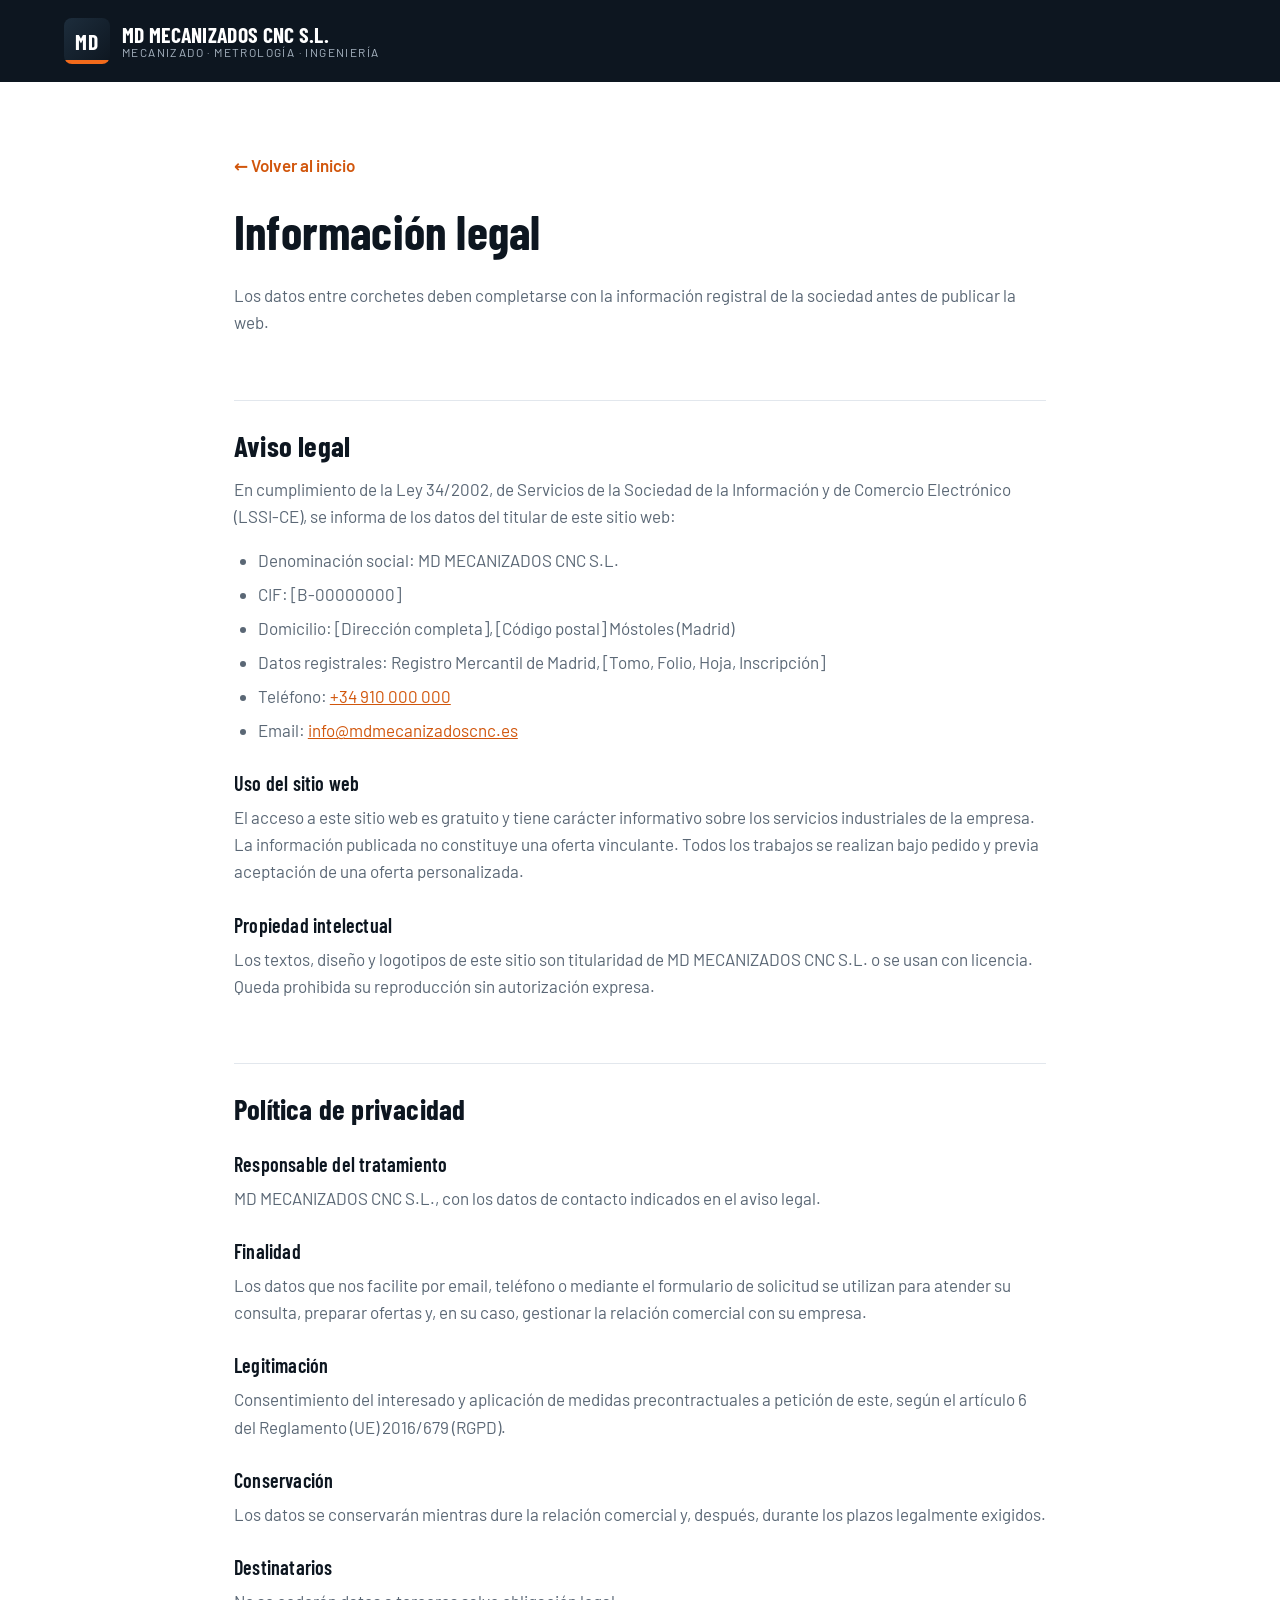
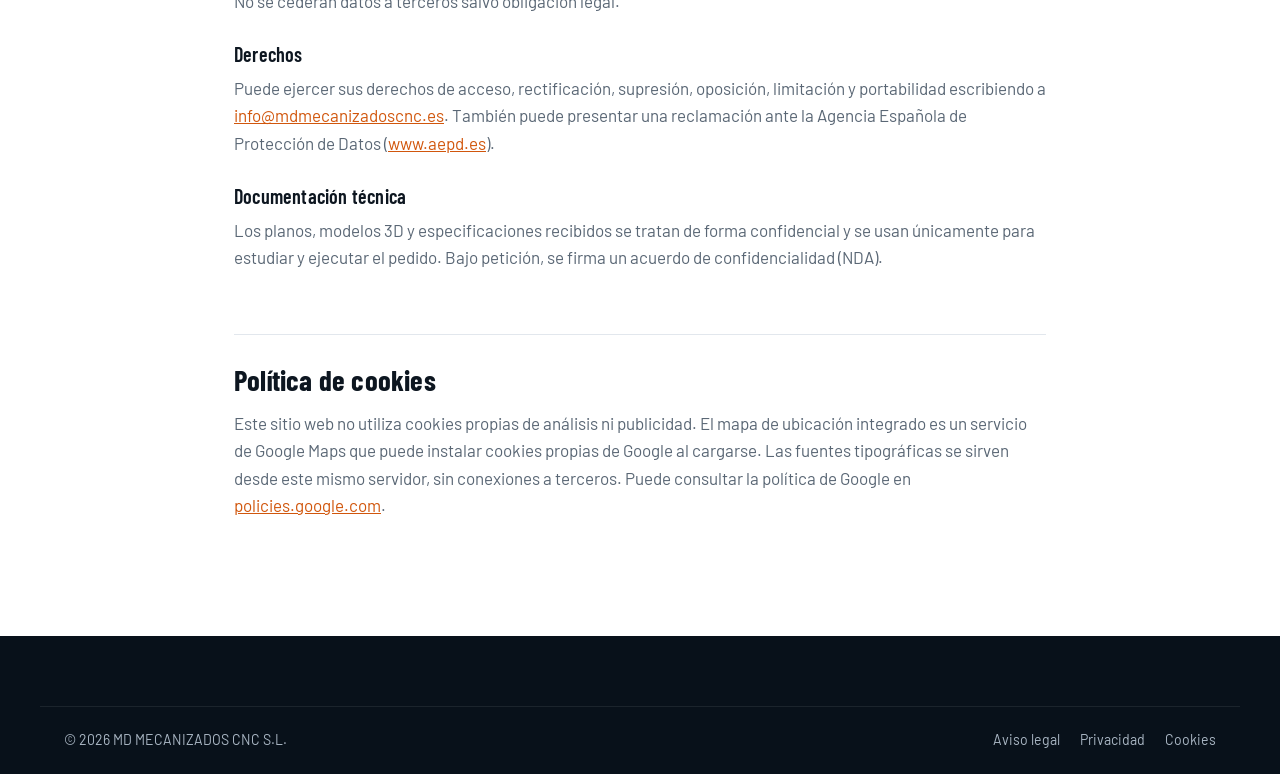
==== commit af7afd73: "Mostrar el nombre completo MD MECANIZADOS CNC S.L. - Nombre completo en cabecera, pie, títulos y tex" ====
--- a/legal.html
+++ b/legal.html
@@ -3,7 +3,7 @@
 <head>
   <meta charset="utf-8">
   <meta name="viewport" content="width=device-width, initial-scale=1">
-  <title>Aviso legal y privacidad · MD Mecanizados CNC</title>
+  <title>Aviso legal y privacidad · MD MECANIZADOS CNC S.L.</title>
   <meta name="robots" content="noindex, follow">
   <link rel="icon" href="assets/img/favicon.svg" type="image/svg+xml">
   <link rel="stylesheet" href="assets/css/styles.css">
@@ -26,7 +26,7 @@
     <div class="container">
       <a href="index.html" class="brand brand--light" aria-label="Volver a la página principal">
         <span class="brand__mark" aria-hidden="true">MD</span>
-        <span class="brand__text"><strong>MD Mecanizados</strong><small>CNC · Metrología · Ingeniería</small></span>
+        <span class="brand__text"><strong>MD MECANIZADOS CNC S.L.</strong><small>Mecanizado · Metrología · Ingeniería</small></span>
       </a>
     </div>
   </header>
@@ -40,7 +40,7 @@
       <h2 id="aviso-legal">Aviso legal</h2>
       <p>En cumplimiento de la Ley 34/2002, de Servicios de la Sociedad de la Información y de Comercio Electrónico (LSSI-CE), se informa de los datos del titular de este sitio web:</p>
       <ul>
-        <li>Denominación social: MD Mecanizados CNC, S.L.</li>
+        <li>Denominación social: MD MECANIZADOS CNC S.L.</li>
         <li>CIF: [B-00000000]</li>
         <li>Domicilio: [Dirección completa], [Código postal] Móstoles (Madrid)</li>
         <li>Datos registrales: Registro Mercantil de Madrid, [Tomo, Folio, Hoja, Inscripción]</li>
@@ -50,11 +50,11 @@
       <h3>Uso del sitio web</h3>
       <p>El acceso a este sitio web es gratuito y tiene carácter informativo sobre los servicios industriales de la empresa. La información publicada no constituye una oferta vinculante. Todos los trabajos se realizan bajo pedido y previa aceptación de una oferta personalizada.</p>
       <h3>Propiedad intelectual</h3>
-      <p>Los textos, diseño y logotipos de este sitio son titularidad de MD Mecanizados CNC, S.L. o se usan con licencia. Queda prohibida su reproducción sin autorización expresa.</p>
+      <p>Los textos, diseño y logotipos de este sitio son titularidad de MD MECANIZADOS CNC S.L. o se usan con licencia. Queda prohibida su reproducción sin autorización expresa.</p>
 
       <h2 id="privacidad">Política de privacidad</h2>
       <h3>Responsable del tratamiento</h3>
-      <p>MD Mecanizados CNC, S.L., con los datos de contacto indicados en el aviso legal.</p>
+      <p>MD MECANIZADOS CNC S.L., con los datos de contacto indicados en el aviso legal.</p>
       <h3>Finalidad</h3>
       <p>Los datos que nos facilite por email, teléfono o mediante el formulario de solicitud se utilizan para atender su consulta, preparar ofertas y, en su caso, gestionar la relación comercial con su empresa.</p>
       <h3>Legitimación</h3>
@@ -75,7 +75,7 @@
 
   <footer class="footer">
     <div class="container footer__bottom">
-      <p>© 2026 MD Mecanizados CNC, S.L.</p>
+      <p>© 2026 MD MECANIZADOS CNC S.L.</p>
       <ul>
         <li><a href="#aviso-legal">Aviso legal</a></li>
         <li><a href="#privacidad">Privacidad</a></li>
--- a/assets/css/styles.css
+++ b/assets/css/styles.css
@@ -1,5 +1,5 @@
 /* =========================================================
-   MD Mecanizados CNC · Hoja de estilos principal
+   MD MECANIZADOS CNC S.L. · Hoja de estilos principal
    ========================================================= */
 
 /* Fuentes Barlow y Barlow Condensed (SIL Open Font License), alojadas localmente. Subconjunto latino. */
@@ -173,7 +173,7 @@
 .header.is-scrolled { box-shadow: var(--shadow-sm); }
 .header__inner { display: flex; align-items: center; justify-content: space-between; height: var(--header-h); gap: 20px; }
 
-.brand { display: inline-flex; align-items: center; gap: 12px; }
+.brand { display: inline-flex; align-items: center; gap: 12px; flex-shrink: 0; }
 .brand__mark {
   display: grid; place-items: center; width: 46px; height: 46px; border-radius: 8px;
   background: linear-gradient(135deg, var(--steel), var(--ink)); color: #fff;
@@ -182,7 +182,7 @@
 }
 .brand__mark::after { content: ""; position: absolute; left: 0; right: 0; bottom: 0; height: 4px; background: var(--accent); }
 .brand__text { display: flex; flex-direction: column; line-height: 1.1; }
-.brand__text strong { font-family: var(--font-head); font-size: 1.35rem; color: var(--ink); font-weight: 700; letter-spacing: .3px; }
+.brand__text strong { font-family: var(--font-head); font-size: 1.35rem; color: var(--ink); font-weight: 700; letter-spacing: .3px; white-space: nowrap; }
 .brand__text small { font-size: .74rem; color: var(--muted); letter-spacing: 1.4px; text-transform: uppercase; }
 .brand--light .brand__text strong { color: #fff; }
 .brand--light .brand__text small { color: var(--muted-light); }
@@ -421,6 +421,7 @@
 .contact { background: var(--ink); color: #d6dee6; position: relative; }
 .contact::before { content: ""; position: absolute; inset: 0; background: radial-gradient(circle at 85% 10%, rgba(242, 106, 27, .16), transparent 45%); pointer-events: none; }
 .contact__grid { position: relative; display: grid; grid-template-columns: 1fr 1.15fr; gap: 56px; align-items: start; }
+.contact__grid > *, .contact__list li > div { min-width: 0; }
 .contact__info h2 { color: #fff; }
 .contact__info > p { color: var(--muted-light); font-size: 1.1rem; }
 .contact__list { display: grid; gap: 14px; margin: 30px 0; }
@@ -507,7 +508,8 @@
 /* =========================================================
    Responsive
    ========================================================= */
-@media (max-width: 1520px) {
+/* Con el menú completo visible, el teléfono de cabecera se muestra solo como icono (el número está en la barra superior) */
+@media (min-width: 1201px) {
   .header__phone span { display: none; }
 }
 @media (max-width: 1340px) {
@@ -612,5 +614,9 @@
 
 @media (max-width: 380px) {
   .topbar__contact li:first-child { display: none; }
+  .brand { gap: 9px; }
+  .brand__mark { width: 36px; height: 36px; font-size: 1.05rem; }
+  .brand__text strong { font-size: 1.04rem; }
+  .brand__text small { font-size: .58rem; letter-spacing: .6px; }
   .checks { grid-template-columns: 1fr; }
 }
